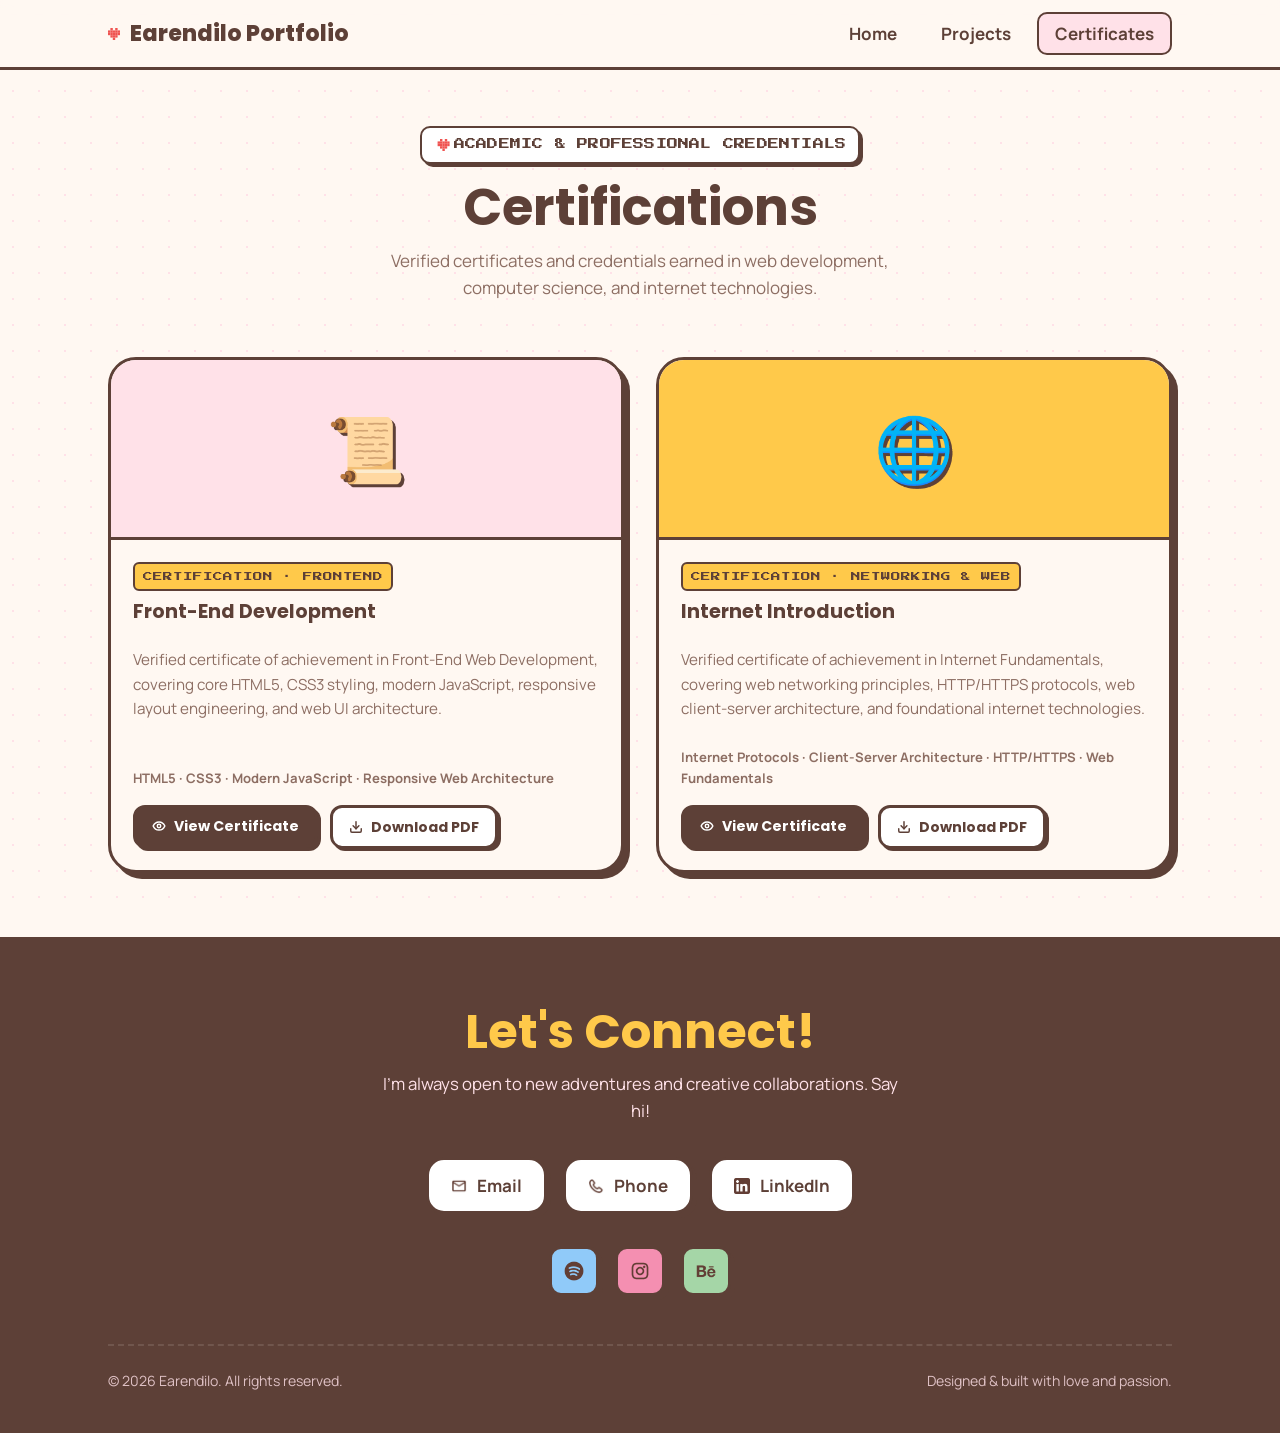
==== certificates.html @ 6424469c "Fix Graduation Event Committee year to 2022 and add Certificates page with PDF viewer" ====
<!DOCTYPE html>
<html lang="en">
<head>
<meta charset="UTF-8">
<meta name="viewport" content="width=device-width, initial-scale=1.0">
<title>Certificates — Earendilo Portfolio</title>
<link rel="stylesheet" href="style.css">
</head>
<body>
<script>document.body.classList.add('js');</script>

<nav class="nav">
  <div class="nav-inner">
    <a href="index.html" class="logo">
      <span class="pixel-heart small" aria-hidden="true"></span>
      Earendilo Portfolio
    </a>
    <ul class="nav-links">
      <li><a href="index.html">Home</a></li>
      <li><a href="projects.html">Projects</a></li>
      <li><a href="certificates.html" class="active">Certificates</a></li>
    </ul>
  </div>
</nav>

<main>
  <!-- PAGE HEADER -->
  <header class="page-header container centered-header">
    <span class="eyebrow"><span class="pixel-heart small" aria-hidden="true"></span> ACADEMIC &amp; PROFESSIONAL CREDENTIALS</span>
    <h1>Certifications</h1>
    <p class="header-desc">Verified certificates and credentials earned in web development, computer science, and internet technologies.</p>
  </header>

  <!-- CERTIFICATES GRID -->
  <section class="section" style="padding-top:0;">
    <div class="container">
      <div class="full-project-grid">

        <!-- CERTIFICATE 1: FRONT-END DEVELOPMENT -->
        <div class="project-card cert-card">
          <div class="cert-header-icon">
            <span class="cert-icon">📜</span>
          </div>
          <div class="project-body">
            <span class="project-tag">CERTIFICATION · FRONTEND</span>
            <h3>Front-End Development</h3>
            <p>Verified certificate of achievement in Front-End Web Development, covering core HTML5, CSS3 styling, modern JavaScript, responsive layout engineering, and web UI architecture.</p>
            
            <div class="project-tools">HTML5 · CSS3 · Modern JavaScript · Responsive Web Architecture</div>
            <div class="project-links">
              <button class="project-btn primary view-cert-btn" data-pdf="assets/certificates/Front-End Development.pdf" data-title="Front-End Development Certificate">
                <svg width="14" height="14" viewBox="0 0 24 24" fill="none" stroke="currentColor" stroke-width="2.5" stroke-linecap="round" stroke-linejoin="round"><path d="M2 12s3-7 10-7 10 7 10 7-3 7-10 7-10-7-10-7Z"/><circle cx="12" cy="12" r="3"/></svg>
                View Certificate
              </button>
              <a href="assets/certificates/Front-End Development.pdf" class="project-btn secondary" target="_blank" download>
                <svg width="14" height="14" viewBox="0 0 24 24" fill="none" stroke="currentColor" stroke-width="2.5" stroke-linecap="round" stroke-linejoin="round"><path d="M21 15v4a2 2 0 0 1-2 2H5a2 2 0 0 1-2-2v-4"/><polyline points="7 10 12 15 17 10"/><line x1="12" y1="15" x2="12" y2="3"/></svg>
                Download PDF
              </a>
            </div>
          </div>
        </div>

        <!-- CERTIFICATE 2: INTERNET INTRODUCTION -->
        <div class="project-card cert-card">
          <div class="cert-header-icon g">
            <span class="cert-icon">🌐</span>
          </div>
          <div class="project-body">
            <span class="project-tag">CERTIFICATION · NETWORKING &amp; WEB</span>
            <h3>Internet Introduction</h3>
            <p>Verified certificate of achievement in Internet Fundamentals, covering web networking principles, HTTP/HTTPS protocols, web client-server architecture, and foundational internet technologies.</p>
            
            <div class="project-tools">Internet Protocols · Client-Server Architecture · HTTP/HTTPS · Web Fundamentals</div>
            <div class="project-links">
              <button class="project-btn primary view-cert-btn" data-pdf="assets/certificates/Internet Introduction.pdf" data-title="Internet Introduction Certificate">
                <svg width="14" height="14" viewBox="0 0 24 24" fill="none" stroke="currentColor" stroke-width="2.5" stroke-linecap="round" stroke-linejoin="round"><path d="M2 12s3-7 10-7 10 7 10 7-3 7-10 7-10-7-10-7Z"/><circle cx="12" cy="12" r="3"/></svg>
                View Certificate
              </button>
              <a href="assets/certificates/Internet Introduction.pdf" class="project-btn secondary" target="_blank" download>
                <svg width="14" height="14" viewBox="0 0 24 24" fill="none" stroke="currentColor" stroke-width="2.5" stroke-linecap="round" stroke-linejoin="round"><path d="M21 15v4a2 2 0 0 1-2 2H5a2 2 0 0 1-2-2v-4"/><polyline points="7 10 12 15 17 10"/><line x1="12" y1="15" x2="12" y2="3"/></svg>
                Download PDF
              </a>
            </div>
          </div>
        </div>

      </div>
    </div>
  </section>

  <!-- REDESIGNED FOOTER -->
  <footer class="footer" id="contact">
    <div class="container">
      <h2>Let's Connect!</h2>
      <p>I'm always open to new adventures and creative collaborations. Say hi!</p>
      
      <div class="footer-pills">
        <a class="footer-pill" href="mailto:earendilo.hardiyan@binus.ac.id">
          <img src="assets/images/email.png" alt="Email" width="16" height="16">
          Email
        </a>
        <a class="footer-pill" href="tel:+6281288467698">
          <img src="assets/images/phone.png" alt="Phone" width="16" height="16">
          Phone
        </a>
        <a class="footer-pill" href="https://linkedin.com/in/earendilohardiyan/" target="_blank" rel="noopener">
          <img src="assets/images/linkedin.png" alt="LinkedIn" width="16" height="16">
          LinkedIn
        </a>
      </div>

      <div class="footer-squares">
        <a class="footer-square blue" href="https://open.spotify.com/artist/2UfcVm0ywszIjELdLXjzBc?si=ScSi7GQ7Rb-5ZwWjm5N5Hw" target="_blank" rel="noopener" aria-label="Spotify">
          <img src="assets/images/spotify.png" alt="Spotify" width="20" height="20">
        </a>
        <a class="footer-square pink" href="https://www.instagram.com/earndilo/" target="_blank" rel="noopener" aria-label="Instagram">
          <img src="assets/images/instagram.png" alt="Instagram" width="20" height="20">
        </a>
        <a class="footer-square green" href="https://www.behance.net/dilosblog" target="_blank" rel="noopener" aria-label="Behance / Creative Portfolio">
          <img src="assets/images/behance.png" alt="Behance" width="20" height="20">
        </a>
      </div>

      <div class="footer-bottom">
        <span>© 2026 Earendilo. All rights reserved.</span>
        <span>Designed &amp; built with love and passion.</span>
      </div>
    </div>
  </footer>
</main>

<!-- PDF MODAL VIEWER OVERLAY -->
<div id="pdfModal" class="modal-overlay hidden" aria-hidden="true" role="dialog" aria-modal="true">
  <div class="modal-backdrop"></div>
  <div class="modal-container cert-modal-container">
    <button class="modal-close-btn" id="pdfModalCloseBtn" aria-label="Close Modal">&times;</button>
    <div class="cert-modal-header">
      <h3 id="pdfModalTitle" class="modal-title" style="font-size: 1.3rem;">View Certificate</h3>
      <a id="pdfModalOpenTab" href="#" target="_blank" class="project-btn secondary small-btn" style="font-size: 0.8rem; padding: 4px 10px;">
        Open in New Tab ↗
      </a>
    </div>
    <div class="cert-modal-body">
      <iframe id="pdfFrame" src="" title="Certificate Preview" style="width:100%; height:100%; border:none;"></iframe>
    </div>
  </div>
</div>

<script src="script.js"></script>
<script>
// Certificate PDF Viewer Modal Controller
(function() {
  const pdfModal = document.getElementById('pdfModal');
  if (!pdfModal) return;

  const pdfFrame = document.getElementById('pdfFrame');
  const pdfModalTitle = document.getElementById('pdfModalTitle');
  const pdfModalOpenTab = document.getElementById('pdfModalOpenTab');
  const closeBtn = document.getElementById('pdfModalCloseBtn');
  const backdrop = pdfModal.querySelector('.modal-backdrop');

  function openPdfModal(pdfUrl, title) {
    pdfFrame.src = pdfUrl;
    pdfModalTitle.textContent = title;
    pdfModalOpenTab.href = pdfUrl;

    pdfModal.classList.remove('hidden');
    void pdfModal.offsetWidth;
    pdfModal.classList.add('active');
    document.body.style.overflow = 'hidden';
  }

  function closePdfModal() {
    pdfModal.classList.remove('active');
    document.body.style.overflow = '';
    setTimeout(() => {
      pdfModal.classList.add('hidden');
      pdfFrame.src = '';
    }, 250);
  }

  document.querySelectorAll('.view-cert-btn').forEach(btn => {
    btn.addEventListener('click', (e) => {
      e.stopPropagation();
      const pdfUrl = btn.getAttribute('data-pdf');
      const title = btn.getAttribute('data-title') || 'Certificate View';
      openPdfModal(pdfUrl, title);
    });
  });

  if (closeBtn) closeBtn.addEventListener('click', closePdfModal);
  if (backdrop) backdrop.addEventListener('click', closePdfModal);

  document.addEventListener('keydown', (e) => {
    if (e.key === 'Escape' && pdfModal.classList.contains('active')) {
      closePdfModal();
    }
  });
})();
</script>
</body>
</html>
---- style.css ----
/* =============================================================
   Earendilo's Portfolio — "Soft Pixel Modernism" design system
   ============================================================= */

@import url('https://fonts.googleapis.com/css2?family=Manrope:wght@400;500;600;700;800&family=Poppins:wght@500;600;700;800&family=Press+Start+2P&display=swap');

:root{
  /* --- palette --- */
  --cream:        #FFF8F2;   /* page background */
  --pink:         #FFB7C5;   /* primary block */
  --pink-soft:    #FFE1E8;   /* lighter pink for cards on pink blocks */
  --green:        #C1E1C1;   /* secondary block */
  --green-soft:   #E1F0DD;
  --brown:        #5D4037;   /* text / borders / primary accent */
  --brown-mute:   #8D6E63;   /* secondary text */
  --mustard:      #FFC94A;   /* signature pop accent — pixel star */
  --white:        #FFFFFF;

  /* --- type --- */
  --font-display: 'Poppins', system-ui, sans-serif;
  --font-body:    'Manrope', system-ui, sans-serif;
  --font-pixel:   'Press Start 2P', monospace;

  /* --- shape --- */
  --radius-lg: 28px;
  --radius-md: 18px;
  --radius-sm: 10px;
  --border: 3px solid var(--brown);
}

*, *::before, *::after{ box-sizing: border-box; }

@media (prefers-reduced-motion: reduce){
  *{ animation-duration: 0.01ms !important; animation-iteration-count: 1 !important; transition-duration: 0.01ms !important; scroll-behavior: auto !important; }
}

html{ scroll-behavior: smooth; }

body{
  margin: 0;
  background: var(--cream);
  color: var(--brown);
  font-family: var(--font-body);
  font-size: 17px;
  line-height: 1.6;
  background-image:
    radial-gradient(var(--pink-soft) 1.5px, transparent 1.5px);
  background-size: 26px 26px;
  background-attachment: fixed;
}

h1, h2, h3, .display{
  font-family: var(--font-display);
  font-weight: 700;
  color: var(--brown);
  line-height: 1.15;
  margin: 0;
}

a{ color: var(--brown); }

img{ max-width: 100%; display: block; }

:focus-visible{
  outline: 3px dashed var(--brown);
  outline-offset: 3px;
}

.container{
  max-width: 1120px;
  margin: 0 auto;
  padding: 0 28px;
}

/* ---------- pixel heart signature element ---------- */
.pixel-heart{
  width: 20px;
  height: 20px;
  flex-shrink: 0;
  position: relative;
  display: inline-block;
  vertical-align: middle;
}
.pixel-heart::before{
  content: "";
  position: absolute;
  width: 4px; height: 4px;
  background: transparent;
  box-shadow:
    4px 0 0 0 #EF5350, 12px 0 0 0 #EF5350,
    0px 4px 0 0 #EF5350, 4px 4px 0 0 #EF5350, 8px 4px 0 0 #EF5350, 12px 4px 0 0 #EF5350, 16px 4px 0 0 #EF5350,
    0px 8px 0 0 #EF5350, 4px 8px 0 0 #EF5350, 8px 8px 0 0 #EF5350, 12px 8px 0 0 #EF5350, 16px 8px 0 0 #EF5350,
    4px 12px 0 0 #EF5350, 8px 12px 0 0 #EF5350, 12px 12px 0 0 #EF5350,
    8px 16px 0 0 #EF5350;
}
.pixel-heart.small{ width: 12px; height: 12px; transform: scale(0.6); transform-origin: top left; }
.pixel-heart.brown::before{
  box-shadow:
    4px 0 0 0 var(--brown), 12px 0 0 0 var(--brown),
    0px 4px 0 0 var(--brown), 4px 4px 0 0 var(--brown), 8px 4px 0 0 var(--brown), 12px 4px 0 0 var(--brown), 16px 4px 0 0 var(--brown),
    0px 8px 0 0 var(--brown), 4px 8px 0 0 var(--brown), 8px 8px 0 0 var(--brown), 12px 8px 0 0 var(--brown), 16px 8px 0 0 var(--brown),
    4px 12px 0 0 var(--brown), 8px 12px 0 0 var(--brown), 12px 12px 0 0 var(--brown),
    8px 16px 0 0 var(--brown);
}

/* subtle pixel-grid pattern used as section texture */
.pixel-grid-bg{
  background-image:
    linear-gradient(var(--brown) 1px, transparent 1px),
    linear-gradient(90deg, var(--brown) 1px, transparent 1px);
  background-size: 24px 24px;
  background-position: -1px -1px;
  opacity: 0.05;
  position: absolute;
  inset: 0;
  pointer-events: none;
}

/* ---------- eyebrow / pixel label ---------- */
.eyebrow{
  font-family: var(--font-pixel);
  font-size: 11px;
  letter-spacing: 0.02em;
  color: var(--brown);
  background: var(--white);
  border: 2px solid var(--brown);
  border-radius: var(--radius-sm);
  display: inline-flex;
  align-items: center;
  gap: 8px;
  padding: 8px 12px;
  box-shadow: 3px 3px 0 var(--brown);
}

/* ---------- nav ---------- */
.nav{
  position: sticky;
  top: 0;
  z-index: 50;
  background: rgba(255, 248, 242, 0.88);
  backdrop-filter: blur(6px);
  border-bottom: var(--border);
}
.nav-inner{
  display: flex;
  align-items: center;
  justify-content: space-between;
  padding: 16px 28px;
  max-width: 1120px;
  margin: 0 auto;
}
.logo{
  font-family: var(--font-display);
  font-weight: 800;
  font-size: 22px;
  display: flex;
  align-items: center;
  gap: 10px;
  text-decoration: none;
}
.nav-links{
  display: flex;
  gap: 8px;
  list-style: none;
  margin: 0;
  padding: 0;
}
.nav-links a{
  text-decoration: none;
  font-weight: 700;
  padding: 8px 16px;
  border-radius: var(--radius-sm);
  border: 2px solid transparent;
  transition: border-color .15s ease, background .15s ease;
}
.nav-links a:hover, .nav-links a.active{
  border-color: var(--brown);
  background: var(--pink-soft);
}

/* ---------- buttons ---------- */
.btn{
  font-family: var(--font-display);
  font-weight: 700;
  font-size: 16px;
  color: var(--brown);
  background: var(--mustard);
  border: var(--border);
  border-radius: var(--radius-md);
  padding: 12px 22px;
  display: inline-flex;
  align-items: center;
  gap: 10px;
  text-decoration: none;
  cursor: pointer;
  box-shadow: 4px 4px 0 var(--brown);
  transition: transform .12s ease, box-shadow .12s ease;
}
.btn:hover{ transform: translate(-2px, -2px); box-shadow: 6px 6px 0 var(--brown); }
.btn:active{ transform: translate(0,0); box-shadow: 2px 2px 0 var(--brown); }
.btn.ghost{ background: var(--white); }

/* ---------- landing intro: mess-to-arranged ---------- */
.reveal, .reveal-word{
  transition:
    opacity .55s cubic-bezier(.2,.8,.2,1),
    transform .65s cubic-bezier(.2,.8,.2,1),
    filter .5s ease;
  transition-delay: var(--d, 0ms);
}
/* only hide/scatter once we know JS can bring it back — no-JS visitors see the final layout immediately */
body.js .reveal, body.js .reveal-word{
  opacity: 0;
  transform: translate(var(--x, 0px), var(--y, 0px)) rotate(var(--r, 0deg)) scale(var(--s, 0.94));
  filter: blur(4px);
}
body.js.intro-ready .reveal,
body.js.intro-ready .reveal-word{
  opacity: 1;
  transform: translate(0, 0) rotate(0deg) scale(1);
  filter: blur(0);
}

.reveal-word{ display: inline-block; will-change: transform, opacity, filter; }

@keyframes pixelGlitch{
  0%   { text-shadow: 3px 0 var(--mustard), -3px 0 var(--green); }
  25%  { text-shadow: -2px 1px var(--green), 2px -1px var(--mustard); }
  50%  { text-shadow: 2px -2px var(--mustard), -2px 2px var(--green); }
  75%  { text-shadow: -1px 0 var(--green), 1px 0 var(--mustard); }
  100% { text-shadow: none; }
}
body.js.intro-ready .hero h1{
  animation: pixelGlitch .45s steps(3, end) 1;
  animation-delay: 680ms;
}

/* ---------- hero (Centered Single Column Layout) ---------- */
.hero{
  padding: 72px 0 56px;
  display: flex;
  flex-direction: column;
  align-items: center;
  text-align: center;
  max-width: 800px;
  margin: 0 auto;
}
.hero-avatar {
  margin-bottom: 24px;
}
.avatar-img {
  width: 150px;
  height: 150px;
  border-radius: 50%;
  border: var(--border);
  box-shadow: 5px 5px 0 var(--brown);
  background: var(--pink-soft);
  object-fit: cover;
  transition: transform 0.2s ease;
}
.avatar-img:hover {
  transform: scale(1.05) rotate(3deg);
}
.hero-copy {
  display: flex;
  flex-direction: column;
  align-items: center;
  text-align: center;
  width: 100%;
}
.hero h1{ font-size: clamp(2.4rem, 5vw, 3.6rem); margin: 18px 0; }
.hero p.lede{ font-size: 1.15rem; color: var(--brown-mute); max-width: 52ch; margin: 0 auto 28px; }
.hero-cta{ display: flex; gap: 14px; flex-wrap: wrap; justify-content: center; }

/* ---------- generic section ---------- */
.section{ padding: 64px 0; position: relative; }
.section-header{ max-width: 62ch; margin-bottom: 40px; }
.section-header h2{ font-size: clamp(1.8rem, 3.4vw, 2.4rem); margin-top: 14px; }
.section-header p{ color: var(--brown-mute); margin-top: 12px; }

.section.tint-pink{ background: var(--pink); border-top: var(--border); border-bottom: var(--border); }
.section.tint-green{ background: var(--green); border-top: var(--border); border-bottom: var(--border); }

/* ---------- about ---------- */
.about-grid{
  display: grid;
  grid-template-columns: 0.85fr 1.15fr;
  gap: 40px;
  align-items: center;
}
.about-card{
  background: var(--cream);
  border: var(--border);
  border-radius: var(--radius-lg);
  padding: 28px;
  box-shadow: 6px 6px 0 var(--brown);
}
.about-card h3{ font-size: 1.3rem; margin-bottom: 10px; }
.about-portrait{
  background: var(--cream);
  border: var(--border);
  border-radius: var(--radius-lg);
  aspect-ratio: 4/5;
  display: flex;
  align-items: center;
  justify-content: center;
  box-shadow: 6px 6px 0 var(--brown);
  font-family: var(--font-display);
  font-size: 3rem;
  font-weight: 800;
  overflow: hidden;
}
.about-portrait img {
  width: 100%;
  height: 100%;
  object-fit: cover;
  display: block;
}

/* ---------- skills ---------- */
.skills-grid{
  display: grid;
  grid-template-columns: repeat(auto-fill, minmax(150px, 1fr));
  gap: 18px;
}
.skill-chip{
  background: var(--cream);
  border: var(--border);
  border-radius: var(--radius-md);
  padding: 18px 16px;
  display: flex;
  flex-direction: column;
  gap: 10px;
  box-shadow: 4px 4px 0 var(--brown);
}
.skill-chip .pixel-icon{
  width: 28px; height: 28px;
  background: var(--mustard);
  border: 2px solid var(--brown);
  border-radius: 4px;
  image-rendering: pixelated;
}
.skill-chip span{ font-weight: 700; font-size: 0.95rem; }

/* ---------- experience journey card layout ---------- */
.experience-title {
  text-align: center;
  font-size: clamp(2rem, 4vw, 2.8rem);
  margin-bottom: 48px;
  font-family: var(--font-display);
}
.experience-grid {
  display: grid;
  grid-template-columns: 1fr 1fr;
  gap: 32px;
  max-width: 1000px;
  margin: 0 auto;
}
.experience-card {
  background: var(--white);
  border: var(--border);
  border-radius: var(--radius-lg);
  padding: 32px;
  box-shadow: 6px 6px 0 var(--brown);
  position: relative;
  display: flex;
  flex-direction: column;
  gap: 8px;
}
.experience-card:nth-child(3) {
  grid-column: 1; /* Aligned in the first column, matching the screenshot layout */
}
.experience-date {
  color: var(--brown-mute);
  font-weight: 700;
  font-size: 0.95rem;
}
.experience-card h3 {
  font-size: 1.4rem;
  margin: 0;
}
.experience-company {
  font-weight: 800;
  font-size: 1rem;
  color: var(--brown);
}
.experience-card p {
  color: var(--brown-mute);
  font-size: 0.95rem;
  margin-top: 8px;
  line-height: 1.5;
}

/* Badges */
.experience-badge {
  position: absolute;
  width: 34px;
  height: 34px;
  border: var(--border);
  border-radius: 50%;
  display: flex;
  align-items: center;
  justify-content: center;
  font-size: 0.9rem;
  font-weight: 800;
  box-shadow: 2px 2px 0 var(--brown);
}
.badge-top-left {
  top: -17px;
  left: -17px;
}
.badge-bottom-right {
  bottom: -17px;
  right: -17px;
}
.badge-pink {
  background: #F48FB1;
  color: var(--brown);
}
.badge-green {
  background: #A5D6A7;
  color: var(--brown);
}

/* ---------- project cards ---------- */
.project-grid{
  display: grid;
  grid-template-columns: repeat(3, 1fr);
  gap: 26px;
}
.project-card{
  background: var(--cream);
  border: var(--border);
  border-radius: var(--radius-lg);
  overflow: hidden;
  box-shadow: 6px 6px 0 var(--brown);
  display: flex;
  flex-direction: column;
  transition: transform .15s ease, box-shadow .15s ease;
}
.project-card:hover{ transform: translate(-3px,-3px); box-shadow: 9px 9px 0 var(--brown); }
.project-thumb{
  position: relative;
  aspect-ratio: 16/10;
  background: var(--pink-soft);
  border-bottom: var(--border);
  display: flex;
  align-items: center;
  justify-content: center;
  font-family: var(--font-display);
  font-weight: 800;
  font-size: 1.6rem;
  color: var(--brown);
  overflow: hidden;
}
.project-thumb.g{ background: var(--green-soft); }
.project-thumb img {
  position: absolute;
  top: 0;
  left: 0;
  width: 100%;
  height: 100%;
  object-fit: cover;
  display: block;
  z-index: 1;
  background: inherit;
}
.project-body{ padding: 22px; display: flex; flex-direction: column; gap: 10px; flex: 1; }
.project-tag{
  font-family: var(--font-pixel);
  font-size: 9.5px;
  color: var(--brown);
  background: var(--mustard);
  border: 2px solid var(--brown);
  border-radius: 6px;
  padding: 5px 8px;
  width: fit-content;
}
.project-body h3{ font-size: 1.2rem; }
.project-body p{ color: var(--brown-mute); font-size: 0.95rem; flex: 1; }
.project-tools{ font-size: 0.82rem; color: var(--brown-mute); font-weight: 700; }
.project-links{ display: flex; gap: 12px; margin-top: 6px; flex-wrap: wrap; }
.project-links a{
  font-weight: 700;
  font-size: 0.88rem;
  text-decoration: none;
  border-bottom: 2px solid var(--brown);
}

.projects-cta{ text-align: center; margin-top: 44px; }

/* ---------- footer / contact (Dark Brown Design) ---------- */
.footer{
  background: var(--brown);
  color: var(--cream);
  padding: 64px 0 40px;
  border-top: var(--border);
  text-align: center;
}
.footer h2{ color: var(--mustard); font-size: clamp(2.2rem, 4.5vw, 3rem); margin-bottom: 12px; }
.footer p{ color: var(--pink-soft); margin: 0 auto 32px; max-width: 52ch; font-size: 1.05rem; }

.footer-pills{
  display: flex;
  gap: 16px;
  justify-content: center;
  flex-wrap: wrap;
  margin-bottom: 32px;
}
.footer-pill{
  display: inline-flex;
  align-items: center;
  gap: 10px;
  background: var(--white);
  color: var(--brown);
  border: var(--border);
  border-radius: var(--radius-md);
  padding: 12px 22px;
  text-decoration: none;
  font-weight: 700;
  box-shadow: 4px 4px 0 var(--brown);
  transition: transform .12s ease, box-shadow .12s ease;
}
.footer-pill:hover{ transform: translate(-2px,-2px); box-shadow: 6px 6px 0 var(--brown); }
.footer-pill:active{ transform: translate(0,0); box-shadow: 2px 2px 0 var(--brown); }
.footer-pill img {
  width: 16px;
  height: 16px;
  object-fit: contain;
}
.footer-square img {
  width: 20px;
  height: 20px;
  object-fit: contain;
}

.footer-squares{
  display: flex;
  gap: 16px;
  justify-content: center;
  margin-bottom: 48px;
}
.footer-square{
  width: 50px;
  height: 50px;
  display: flex;
  align-items: center;
  justify-content: center;
  border: var(--border);
  border-radius: 12px;
  color: var(--brown);
  box-shadow: 4px 4px 0 var(--brown);
  transition: transform .12s ease, box-shadow .12s ease;
}
.footer-square:hover{ transform: translate(-2px,-2px); box-shadow: 6px 6px 0 var(--brown); }
.footer-square:active{ transform: translate(0,0); box-shadow: 2px 2px 0 var(--brown); }

.footer-square.blue { background: #90CAF9; }
.footer-square.pink { background: #F48FB1; }
.footer-square.green { background: #A5D6A7; }

.footer-bottom{
  margin-top: 24px;
  padding-top: 24px;
  border-top: 2px dashed rgba(255, 248, 242, 0.15);
  font-size: 0.88rem;
  color: var(--pink-soft);
  opacity: 0.8;
  display: flex;
  justify-content: space-between;
  flex-wrap: wrap;
  gap: 10px;
}

/* ---------- projects page: filters ---------- */
.page-header{ padding: 56px 0 20px; }
.page-header h1{ font-size: clamp(2.2rem, 4.6vw, 3.2rem); margin-top: 14px; }
.page-header p{ color: var(--brown-mute); max-width: 56ch; margin-top: 10px; }

.filter-bar{
  display: flex;
  gap: 12px;
  flex-wrap: wrap;
  margin: 32px 0 8px;
}
.filter-btn{
  font-family: var(--font-pixel);
  font-size: 11px;
  color: var(--brown);
  background: var(--cream);
  border: 2px solid var(--brown);
  border-radius: var(--radius-sm);
  padding: 12px 16px;
  cursor: pointer;
  box-shadow: 3px 3px 0 var(--brown);
  transition: background .12s ease, transform .12s ease;
}
.filter-btn:hover{ transform: translate(-1px,-1px); }
.filter-btn.active{ background: var(--mustard); }

.full-project-grid {
  display: grid;
  grid-template-columns: repeat(2, 1fr);
  gap: 32px;
  margin-top: 36px;
  align-items: start;
}
.full-project-grid .project-card {
  display: flex;
  flex-direction: column;
  height: 100%;
}
.full-project-grid .project-card.song-card {
  grid-column: 1 / -1;
}
.project-card.hidden {
  display: none !important;
}

/* ---------- responsive ---------- */
@media (max-width: 860px){
  .hero{ grid-template-columns: 1fr; }
  .hero-art{ order: -1; max-width: 340px; margin: 0 auto; }
  .about-grid{ grid-template-columns: 1fr; }
  .about-portrait{ max-width: 280px; margin: 0 auto; }
  .project-grid{ grid-template-columns: 1fr; }
  .full-project-grid{ grid-template-columns: 1fr; }
  .nav-links{ gap: 2px; }
  .nav-links a{ padding: 8px 10px; font-size: 0.9rem; }
}

@media (max-width: 520px){
  .nav-inner{ flex-direction: column; gap: 12px; }
  .footer-bottom{ flex-direction: column; }
}

/* ---------- projects page: centered header ---------- */
.centered-header {
  text-align: center;
}
.centered-header .header-desc {
  margin: 10px auto 0;
  max-width: 52ch;
}
.centered-header .filter-bar {
  justify-content: center;
}

/* ---------- project page: button redesign ---------- */
.project-btn {
  font-family: var(--font-display);
  font-weight: 700;
  font-size: 0.88rem;
  padding: 8px 16px;
  border: var(--border);
  border-radius: 12px;
  display: inline-flex;
  align-items: center;
  gap: 8px;
  text-decoration: none;
  cursor: pointer;
  box-shadow: 3px 3px 0 var(--brown);
  transition: transform .12s ease, box-shadow .12s ease;
}
.project-btn:hover {
  transform: translate(-2px, -2px);
  box-shadow: 5px 5px 0 var(--brown);
}
.project-btn:active {
  transform: translate(0, 0);
  box-shadow: 1px 1px 0 var(--brown);
}
.project-btn.primary {
  background: var(--brown);
  color: var(--white);
}
.project-btn.secondary {
  background: var(--white);
  color: var(--brown);
}

/* ---------- custom audio player & songs styling ---------- */
.song-card {
  display: flex;
  flex-direction: row;
  grid-column: span 2; /* span across full-width grid on larger screens */
  background: var(--cream);
  min-height: 280px;
}
.song-player-wrapper {
  flex: 1.2;
  padding: 24px;
  display: flex;
  flex-direction: column;
  gap: 20px;
  border-right: var(--border);
}
.song-lyrics-wrapper {
  flex: 0.8;
  padding: 24px;
  background: var(--white);
  display: flex;
  flex-direction: column;
  min-width: 250px;
  max-height: 380px;
}
.song-lyrics-wrapper h4 {
  font-family: var(--font-display);
  font-size: 1.1rem;
  margin-bottom: 12px;
  border-bottom: 2px solid var(--brown);
  padding-bottom: 6px;
}
.lyrics-scroll {
  overflow-y: auto;
  flex: 1;
  font-size: 0.9rem;
  color: var(--brown-mute);
  line-height: 1.5;
  white-space: pre-line;
  padding-right: 8px;
  scrollbar-width: thin;
  scrollbar-color: var(--brown-mute) transparent;
}
.lyrics-scroll::-webkit-scrollbar {
  width: 6px;
}
.lyrics-scroll::-webkit-scrollbar-track {
  background: transparent;
}
.lyrics-scroll::-webkit-scrollbar-thumb {
  background-color: var(--brown-mute);
  border-radius: 3px;
}

/* cassette tape graphics */
.cassette-tape {
  height: 110px;
  width: 180px;
  border: var(--border);
  border-radius: 12px;
  display: flex;
  flex-direction: column;
  justify-content: space-between;
  padding: 8px;
  position: relative;
  box-shadow: 4px 4px 0 var(--brown);
  user-select: none;
}
.cassette-tape.pink-tape { background: var(--pink-soft); }
.cassette-tape.blue-tape { background: var(--green-soft); }

.cassette-label {
  background: var(--white);
  border: 2px solid var(--brown);
  border-radius: 4px;
  padding: 2px 6px;
  font-size: 0.65rem;
  font-family: var(--font-pixel);
  display: flex;
  justify-content: space-between;
  align-items: center;
}
.tape-title-label {
  font-size: 0.6rem;
  overflow: hidden;
  text-overflow: ellipsis;
  white-space: nowrap;
  max-width: 100px;
}
.cassette-window {
  background: var(--brown);
  height: 38px;
  border-radius: 6px;
  display: flex;
  align-items: center;
  justify-content: center;
}
.reel-container {
  display: flex;
  gap: 36px;
}
.reel {
  width: 24px;
  height: 24px;
  border-radius: 50%;
  background: var(--white);
  display: flex;
  align-items: center;
  justify-content: center;
}
.reel-spokes {
  width: 22px;
  height: 22px;
  transform-origin: center;
}
.song-card.playing .reel-spokes {
  animation: spin 3s linear infinite;
}
/* animation for wheels */
@keyframes spin {
  from { transform: rotate(0deg); }
  to { transform: rotate(360deg); }
}

.cassette-bottom {
  display: flex;
  justify-content: space-between;
  font-size: 0.55rem;
  font-family: var(--font-pixel);
  color: var(--brown);
}

.song-body-inner {
  display: flex;
  flex-direction: column;
  gap: 8px;
  flex: 1;
}

/* Custom Audio Player Layout */
.audio-player {
  display: flex;
  align-items: center;
  gap: 12px;
  background: var(--white);
  border: 2px solid var(--brown);
  border-radius: 8px;
  padding: 8px 12px;
  margin-top: auto;
  box-shadow: 2px 2px 0 var(--brown);
}
.audio-ctrl-btn {
  background: var(--mustard);
  border: 2px solid var(--brown);
  border-radius: 6px;
  width: 28px;
  height: 28px;
  display: flex;
  align-items: center;
  justify-content: center;
  cursor: pointer;
  padding: 0;
  box-shadow: 1px 1px 0 var(--brown);
  transition: transform 0.1s ease, box-shadow 0.1s ease;
}
.audio-ctrl-btn:hover {
  transform: translate(-1px, -1px);
  box-shadow: 2px 2px 0 var(--brown);
}
.audio-ctrl-btn:active {
  transform: translate(0, 0);
  box-shadow: 0px 0px 0 var(--brown);
}
.audio-ctrl-btn svg {
  color: var(--brown);
  display: block;
}
.audio-progress-container {
  flex: 1;
  background: var(--cream);
  border: 2px solid var(--brown);
  height: 10px;
  border-radius: 4px;
  cursor: pointer;
  position: relative;
  overflow: hidden;
}
.audio-progress-bar {
  background: var(--pink);
  height: 100%;
  width: 0%;
  pointer-events: none;
}
.audio-time {
  font-family: var(--font-pixel);
  font-size: 0.6rem;
  color: var(--brown);
  white-space: nowrap;
}

/* Responsive updates for song card */
@media (max-width: 680px) {
  .song-card {
    flex-direction: column;
    grid-column: span 1;
  }
  .song-player-wrapper {
    border-right: none;
    border-bottom: var(--border);
  }
  .song-lyrics-wrapper {
    max-height: 250px;
  }
}

/* Streaming links row in song cards */
.song-links {
  display: flex;
  gap: 12px;
  margin-top: 14px;
  flex-wrap: wrap;
}
.song-links .project-btn {
  font-size: 0.8rem;
  padding: 6px 12px;
  border-radius: 8px;
  gap: 6px;
}

/* Responsive experience grid stack */
@media (max-width: 768px) {
  .experience-grid {
    grid-template-columns: 1fr;
    gap: 24px;
  }
  .experience-card:nth-child(3) {
    grid-column: span 1;
  }
}

/* ---------- new skills & tools layout ---------- */
.skills-category-group {
  margin-top: 36px;
}
.skills-category-header {
  display: flex;
  align-items: center;
  gap: 16px;
  margin-bottom: 20px;
}
.category-badge {
  font-family: var(--font-display);
  font-weight: 700;
  font-size: 0.9rem;
  color: var(--brown);
  border: var(--border);
  border-radius: 8px;
  padding: 4px 14px;
  box-shadow: 2px 2px 0 var(--brown);
  background: var(--white);
}
.category-badge.design-badge { background: var(--pink-soft); }
.category-badge.code-badge { background: var(--green-soft); }
.category-badge.music-badge { background: #D1C4E9; /* lavender soft */ }

.category-line {
  flex: 1;
  height: 2px;
  background: rgba(93, 64, 55, 0.15);
}

.skills-category-grid {
  display: grid;
  grid-template-columns: repeat(auto-fill, minmax(220px, 1fr));
  gap: 20px;
}
.skill-item-card {
  background: var(--white);
  border: 1px solid rgba(93, 64, 55, 0.15); /* subtle border as seen in image1 */
  border-radius: 16px;
  padding: 16px;
  display: flex;
  align-items: center;
  gap: 14px;
  box-shadow: 0 4px 12px rgba(93, 64, 55, 0.03);
  transition: transform 0.2s ease, box-shadow 0.2s ease;
}
.skill-item-card:hover {
  transform: translateY(-2px);
  box-shadow: 0 6px 16px rgba(93, 64, 55, 0.08);
}
.skill-icon-box {
  width: 42px;
  height: 42px;
  border: 2px solid var(--brown);
  border-radius: 12px;
  display: flex;
  align-items: center;
  justify-content: center;
  font-family: var(--font-display);
  font-weight: 800;
  font-size: 0.95rem;
  box-shadow: 2px 2px 0 var(--brown);
  color: var(--white);
  flex-shrink: 0;
}
.skill-icon-box.pink-icon {
  background: var(--pink);
}
.skill-icon-box.green-icon {
  background: var(--green);
}
.skill-icon-box.purple-icon {
  background: #9575CD; /* medium purple */
}
.skill-icon-box svg {
  stroke-width: 2;
  display: block;
}
.skill-label {
  font-family: var(--font-body);
  font-weight: 700;
  font-size: 0.95rem;
  color: var(--brown);
}

/* ---------- experience card image containers ---------- */
.experience-thumb {
  width: 100%;
  aspect-ratio: 16/10;
  border-radius: 16px;
  border: var(--border);
  overflow: hidden;
  margin-bottom: 16px;
  background: var(--pink-soft);
  position: relative;
  box-shadow: 3px 3px 0 var(--brown);
}
.experience-thumb img {
  width: 100%;
  height: 100%;
  object-fit: cover;
  display: block;
}

/* ---------- structured case study details in modal ---------- */
.project-card .project-details {
  display: none; /* Hide detailed case study on grid cards to keep main page cards short & clean */
}
.modal-description .project-details {
  display: flex; /* Display detailed case study inside Modal Overlay */
  flex-direction: column;
  gap: 12px;
  margin-top: 14px;
  font-size: 0.95rem;
  line-height: 1.65;
  color: var(--brown-mute);
}
.project-details h4 {
  font-family: var(--font-display);
  font-size: 0.98rem;
  font-weight: 700;
  color: var(--brown);
  margin-top: 8px;
  margin-bottom: 2px;
}
.project-details ul {
  padding-left: 18px;
  margin: 4px 0;
  display: flex;
  flex-direction: column;
  gap: 6px;
}
.project-details li {
  line-height: 1.5;
}

/* ---------- disabled streaming button style ---------- */
.project-btn.disabled {
  opacity: 0.65;
  cursor: not-allowed;
  background: #E0E0E0;
  color: var(--brown-mute);
  box-shadow: none;
}
.project-btn.disabled:hover {
  transform: none;
  box-shadow: none;
}

/* ---------- modal overlay ---------- */
.modal-overlay {
  position: fixed;
  inset: 0;
  z-index: 9999;
  display: flex;
  align-items: center;
  justify-content: center;
  padding: 20px;
  opacity: 0;
  pointer-events: none;
  transition: opacity 0.25s cubic-bezier(0.2, 0.8, 0.2, 1);
}
.modal-overlay.active {
  opacity: 1;
  pointer-events: auto;
}
.modal-overlay.hidden {
  display: none;
}
.modal-backdrop {
  position: absolute;
  inset: 0;
  background: rgba(40, 25, 20, 0.65);
  backdrop-filter: blur(8px);
  -webkit-backdrop-filter: blur(8px);
}
.modal-container {
  position: relative;
  width: 100%;
  max-width: 780px;
  max-height: 88vh;
  background: var(--white);
  border: var(--border);
  border-radius: 24px;
  box-shadow: 10px 10px 0 var(--brown);
  display: flex;
  flex-direction: column;
  overflow: hidden;
  z-index: 10;
  transform: scale(0.92) translateY(20px);
  transition: transform 0.3s cubic-bezier(0.175, 0.885, 0.32, 1.275);
}
.modal-overlay.active .modal-container {
  transform: scale(1) translateY(0);
}
.modal-close-btn {
  position: absolute;
  top: 16px;
  right: 16px;
  z-index: 20;
  width: 36px;
  height: 36px;
  border-radius: 50%;
  border: var(--border);
  background: var(--cream);
  color: var(--brown);
  font-size: 1.4rem;
  font-weight: 800;
  line-height: 1;
  display: flex;
  align-items: center;
  justify-content: center;
  cursor: pointer;
  box-shadow: 2px 2px 0 var(--brown);
  transition: transform 0.15s ease, background 0.15s ease;
}
.modal-close-btn:hover {
  transform: scale(1.1) rotate(90deg);
  background: var(--mustard);
}
.modal-banner {
  width: 100%;
  height: 280px;
  background: var(--pink-soft);
  border-bottom: var(--border);
  position: relative;
  overflow: hidden;
  flex-shrink: 0;
}
.modal-banner img {
  width: 100%;
  height: 100%;
  object-fit: cover;
  display: block;
}
.modal-content-body {
  padding: 28px 32px 36px;
  overflow-y: auto;
  display: flex;
  flex-direction: column;
  gap: 14px;
  scrollbar-width: thin;
  scrollbar-color: var(--brown-mute) transparent;
}
.modal-title {
  font-family: var(--font-display);
  font-size: clamp(1.6rem, 3vw, 2.2rem);
  color: var(--brown);
  margin: 4px 0 0;
}
.modal-description {
  color: var(--brown-mute);
  font-size: 0.98rem;
  line-height: 1.65;
}
.modal-description p {
  margin-bottom: 12px;
}

/* Make project cards show cursor pointer on hover */
.project-card:not(.song-card) {
  cursor: pointer;
}

/* ---------- certificates styling ---------- */
.cert-card {
  cursor: default !important;
}
.cert-header-icon {
  width: 100%;
  height: 180px;
  background: var(--pink-soft);
  border-bottom: var(--border);
  display: flex;
  align-items: center;
  justify-content: center;
  position: relative;
}
.cert-header-icon.g {
  background: var(--mustard);
}
.cert-icon {
  font-size: 4rem;
  filter: drop-shadow(3px 3px 0 var(--brown));
}
.cert-modal-container {
  max-width: 900px;
  height: 85vh;
}
.cert-modal-header {
  padding: 16px 24px;
  border-bottom: var(--border);
  display: flex;
  align-items: center;
  justify-content: space-between;
  background: var(--cream);
}
.cert-modal-body {
  flex: 1;
  width: 100%;
  height: 100%;
  background: #f5f5f5;
}
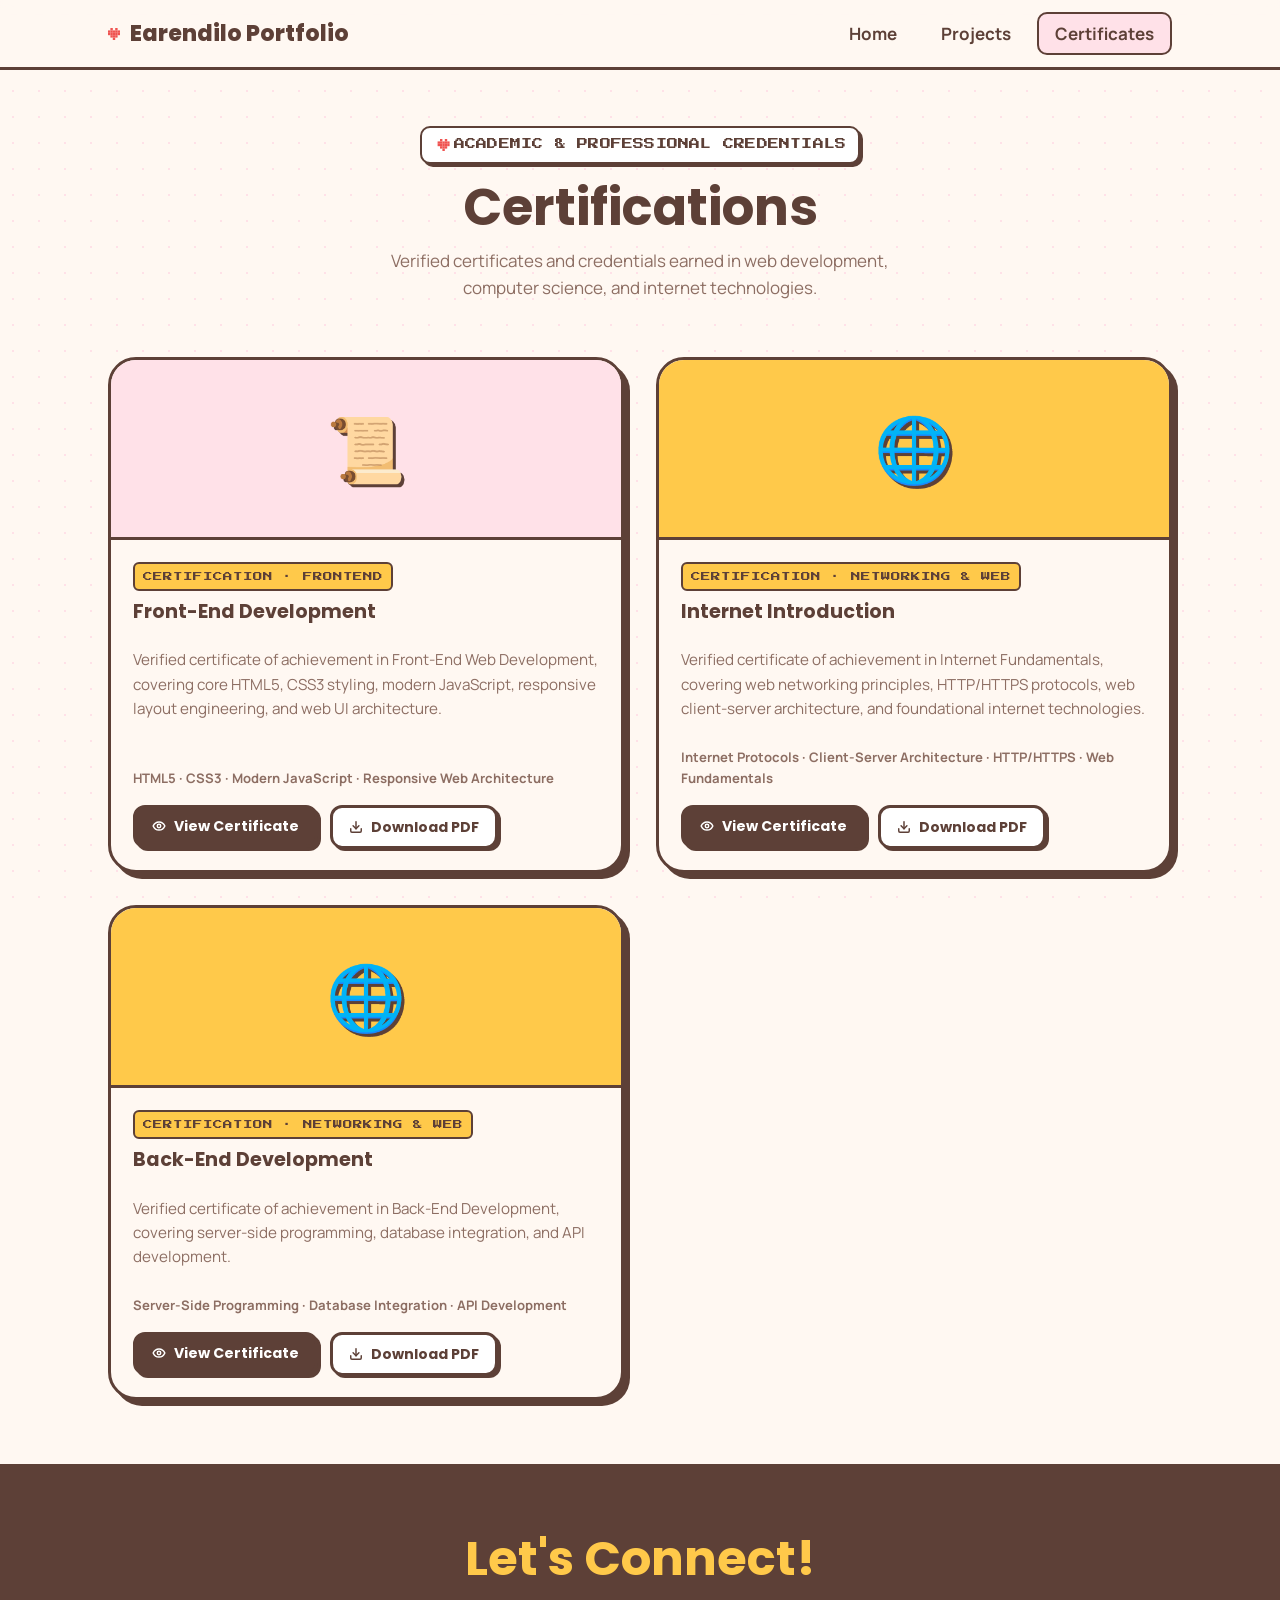
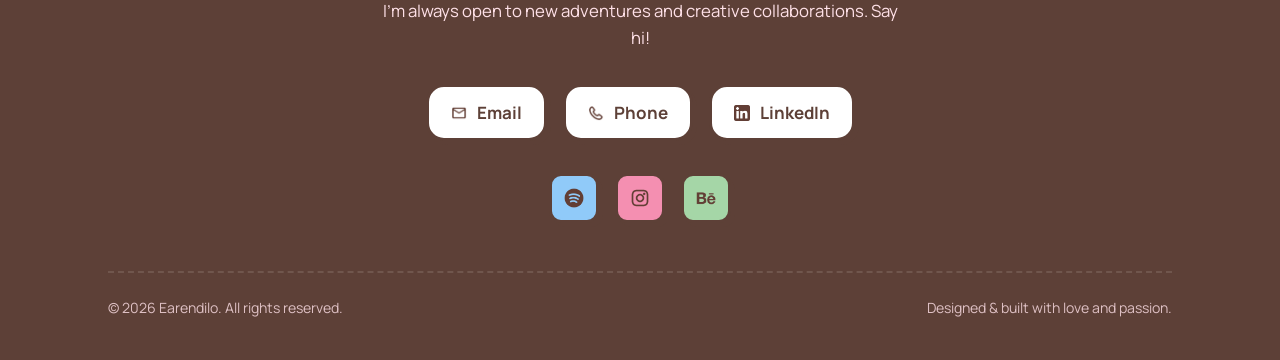
==== commit fa00bd53: "certif add" ====
--- a/certificates.html
+++ b/certificates.html
@@ -84,6 +84,30 @@
           </div>
         </div>
 
+        <!-- CERTIFICATE 3: BACKEND INTRODUCTION -->
+        <div class="project-card cert-card">
+          <div class="cert-header-icon g">
+            <span class="cert-icon">🌐</span>
+          </div>
+          <div class="project-body">
+            <span class="project-tag">CERTIFICATION · NETWORKING &amp; WEB</span>
+            <h3>Back-End Development</h3>
+            <p>Verified certificate of achievement in Back-End Development, covering server-side programming, database integration, and API development.</p>
+            
+            <div class="project-tools">Server-Side Programming · Database Integration · API Development</div>
+            <div class="project-links">
+              <button class="project-btn primary view-cert-btn" data-pdf="assets/certificates/Back-End Development.pdf" data-title="Back-End Development Certificate">
+                <svg width="14" height="14" viewBox="0 0 24 24" fill="none" stroke="currentColor" stroke-width="2.5" stroke-linecap="round" stroke-linejoin="round"><path d="M2 12s3-7 10-7 10 7 10 7-3 7-10 7-10-7-10-7Z"/><circle cx="12" cy="12" r="3"/></svg>
+                View Certificate
+              </button>
+              <a href="assets/certificates/Back-End Development.pdf" class="project-btn secondary" target="_blank" download>
+                <svg width="14" height="14" viewBox="0 0 24 24" fill="none" stroke="currentColor" stroke-width="2.5" stroke-linecap="round" stroke-linejoin="round"><path d="M21 15v4a2 2 0 0 1-2 2H5a2 2 0 0 1-2-2v-4"/><polyline points="7 10 12 15 17 10"/><line x1="12" y1="15" x2="12" y2="3"/></svg>
+                Download PDF
+              </a>
+            </div>
+          </div>
+        </div>
+
       </div>
     </div>
   </section>
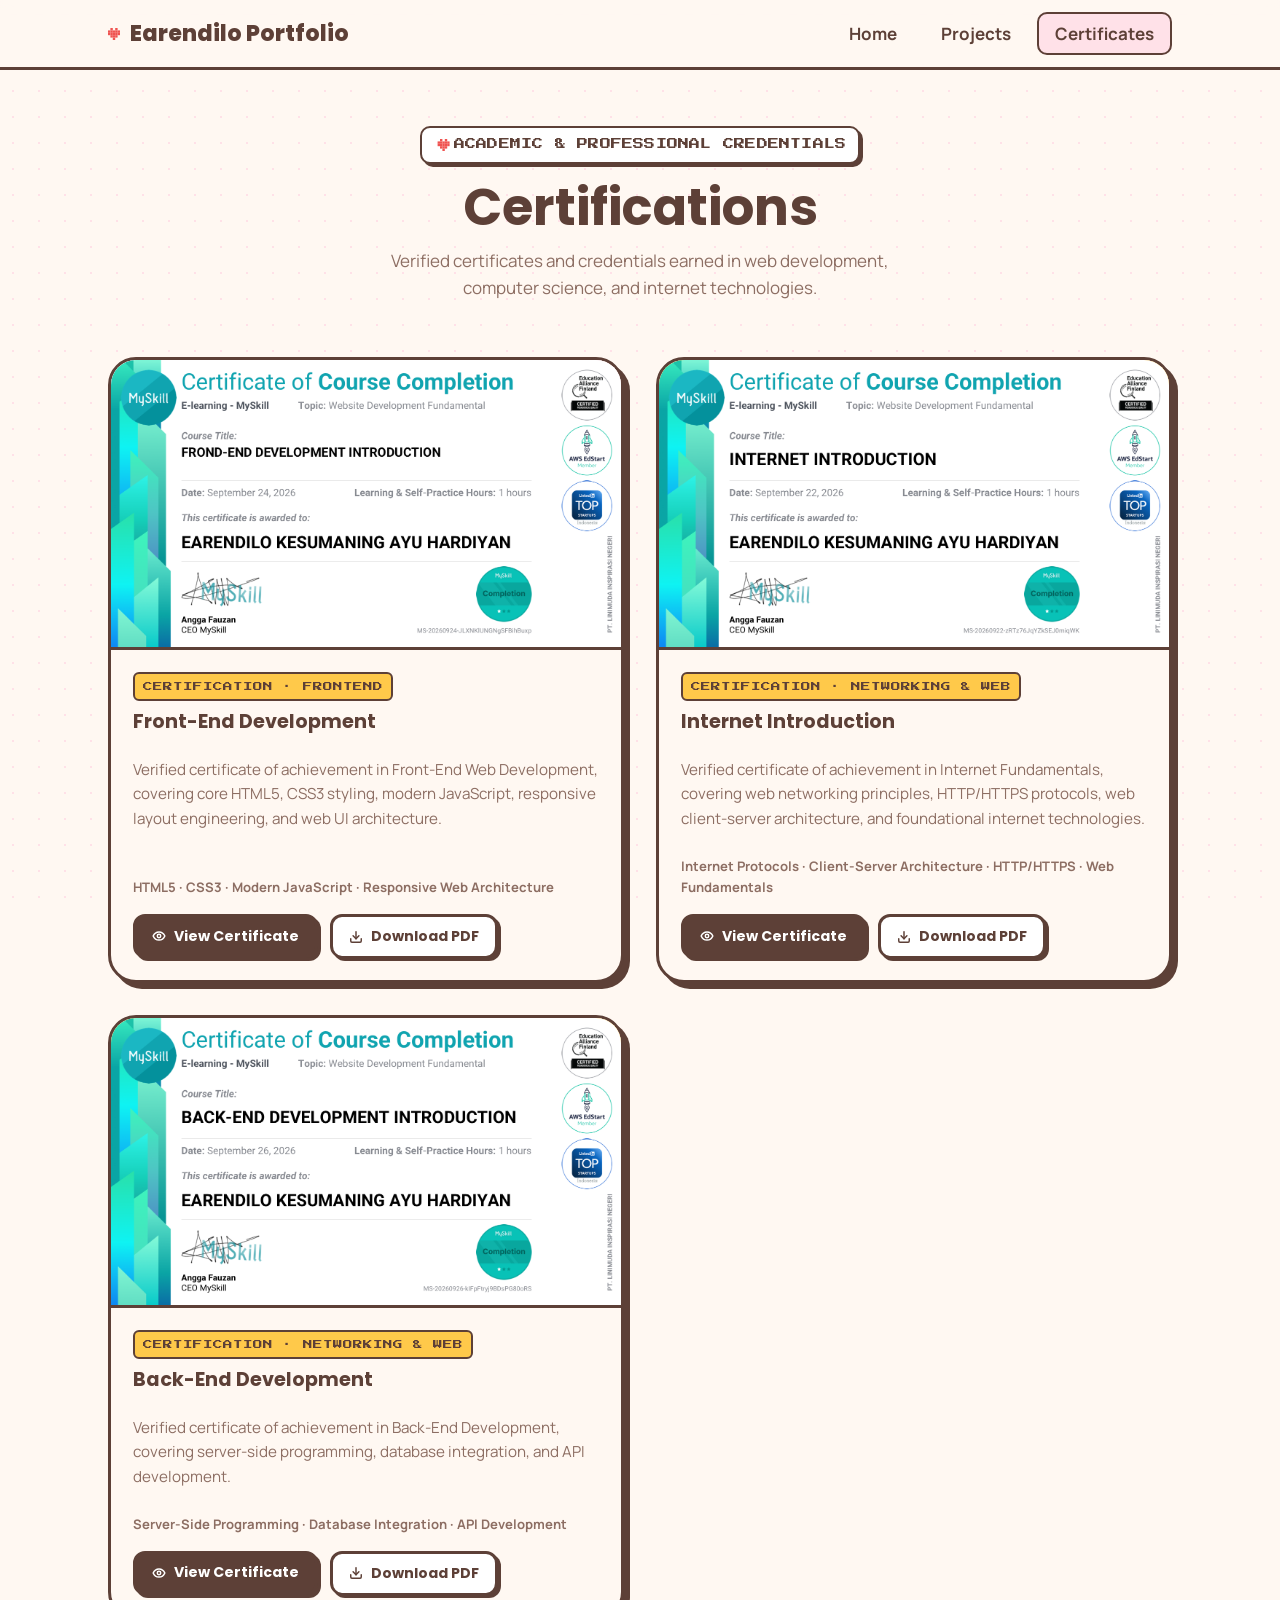
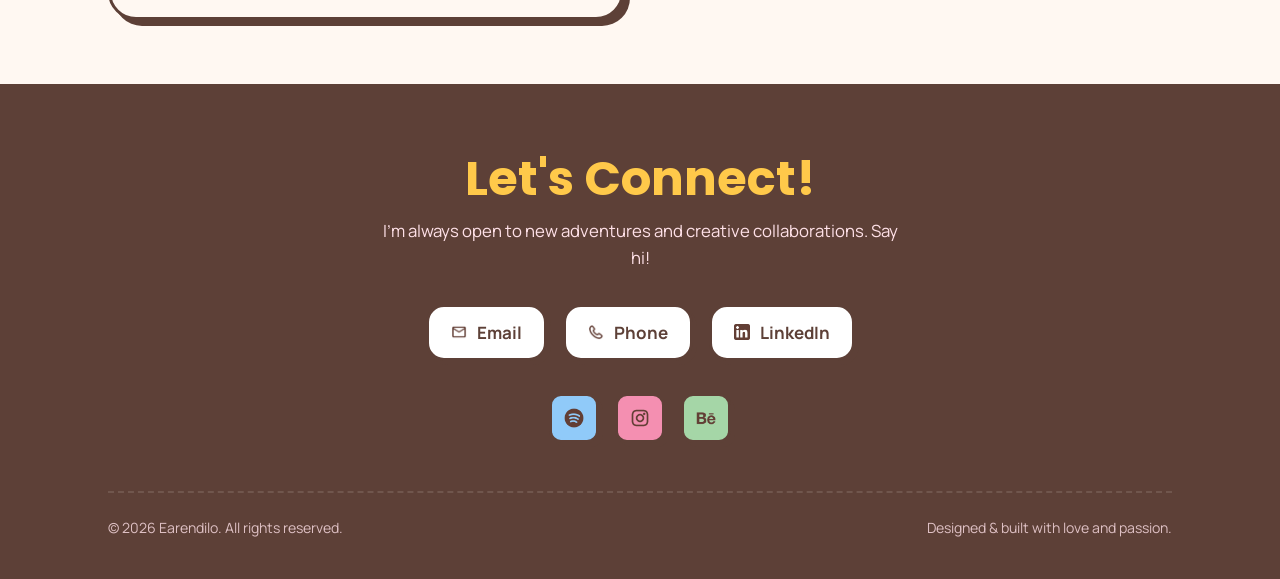
==== commit 16d8c554: "certif add" ====
--- a/certificates.html
+++ b/certificates.html
@@ -39,7 +39,7 @@
         <!-- CERTIFICATE 1: FRONT-END DEVELOPMENT -->
         <div class="project-card cert-card">
           <div class="cert-header-icon">
-            <span class="cert-icon">📜</span>
+            <img class="cert-thumbnail" src="assets/certificates/thumbnails/Front-End Development.pdf.png" alt="Front-End Development certificate preview">
           </div>
           <div class="project-body">
             <span class="project-tag">CERTIFICATION · FRONTEND</span>
@@ -63,7 +63,7 @@
         <!-- CERTIFICATE 2: INTERNET INTRODUCTION -->
         <div class="project-card cert-card">
           <div class="cert-header-icon g">
-            <span class="cert-icon">🌐</span>
+            <img class="cert-thumbnail" src="assets/certificates/thumbnails/Internet Introduction.pdf.png" alt="Internet Introduction certificate preview">
           </div>
           <div class="project-body">
             <span class="project-tag">CERTIFICATION · NETWORKING &amp; WEB</span>
@@ -87,7 +87,7 @@
         <!-- CERTIFICATE 3: BACKEND INTRODUCTION -->
         <div class="project-card cert-card">
           <div class="cert-header-icon g">
-            <span class="cert-icon">🌐</span>
+            <img class="cert-thumbnail" src="assets/certificates/thumbnails/Back-End Development.pdf.png" alt="Back-End Development certificate preview">
           </div>
           <div class="project-body">
             <span class="project-tag">CERTIFICATION · NETWORKING &amp; WEB</span>
--- a/style.css
+++ b/style.css
@@ -1190,13 +1190,18 @@
 }
 .cert-header-icon {
   width: 100%;
-  height: 180px;
+  aspect-ratio: 1400 / 787;
   background: var(--pink-soft);
   border-bottom: var(--border);
   display: flex;
   align-items: center;
   justify-content: center;
   position: relative;
+}
+.cert-thumbnail {
+  width: 100%;
+  height: 100%;
+  object-fit: contain;
 }
 .cert-header-icon.g {
   background: var(--mustard);
